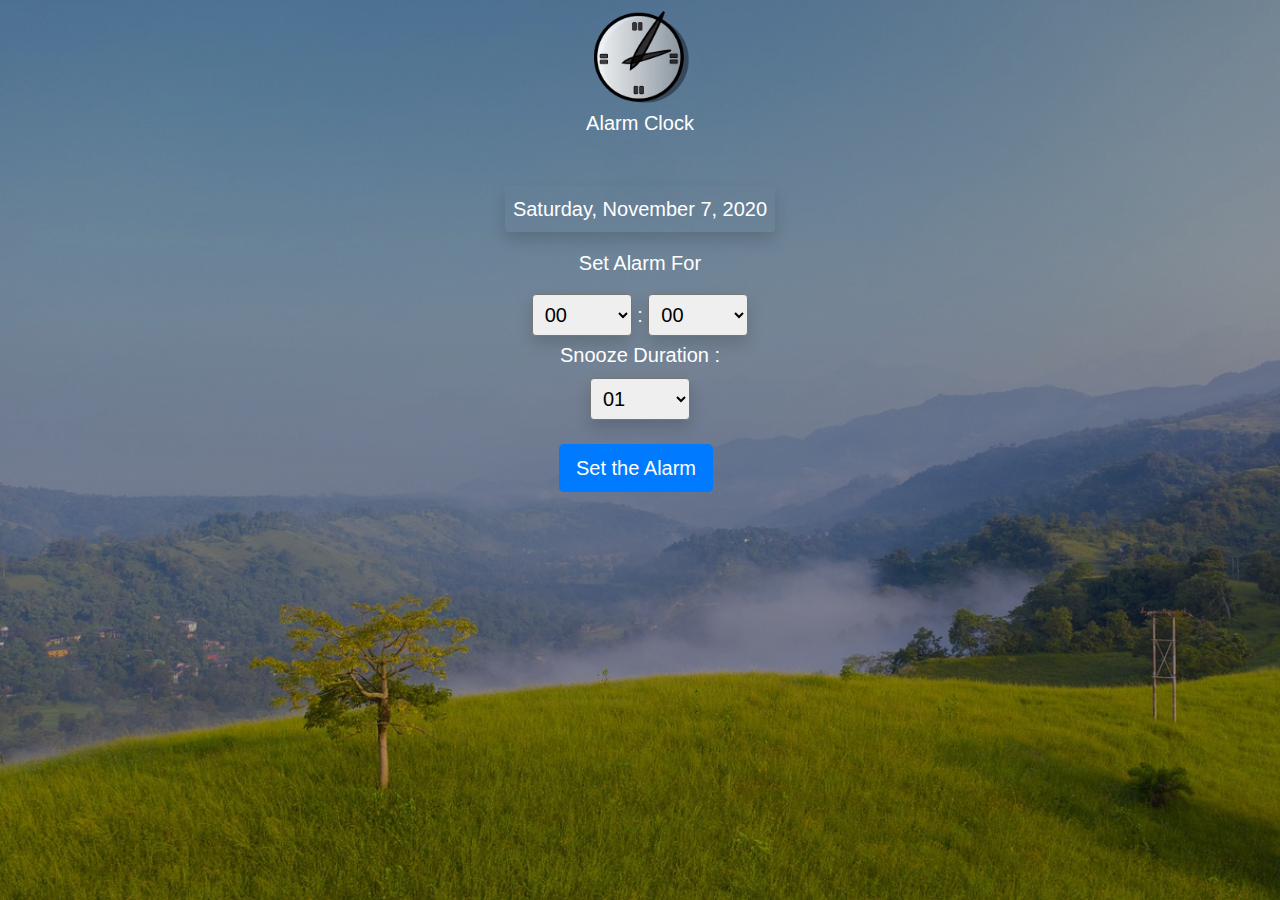
==== Alarm.html @ 87f110b6 "My first commit on Alarm" ====
<!DOCTYPE html>
<html lang="en">

<head>
    <meta charset="UTF-8">
    <meta name="viewport" content="width=device-width, initial-scale=1.0">
    <meta http-equiv="X-UA-Compatible" content="ie=edge">
    <link rel="stylesheet" href="https://stackpath.bootstrapcdn.com/bootstrap/4.5.2/css/bootstrap.min.css"
        integrity="sha384-JcKb8q3iqJ61gNV9KGb8thSsNjpSL0n8PARn9HuZOnIxN0hoP+VmmDGMN5t9UJ0Z" crossorigin="anonymous">
    <link rel="stylesheet" href="https://use.fontawesome.com/releases/v5.14.0/css/all.css"
        integrity="sha384-HzLeBuhoNPvSl5KYnjx0BT+WB0QEEqLprO+NBkkk5gbc67FTaL7XIGa2w1L0Xbgc" crossorigin="anonymous">
    <title>AlarmProject</title>
    <link rel="stylesheet" href="Alarm.css">
</head>

<body class="text-white container-fluid">
    <div class="nav-bar d-none border-bottom">
        <img src="../Images/ago.png" alt="clock" class="ago">
        <div class="nav-list">
            <div class="nav-widget border-bottom pt-2 px-3">Alarm</div>
            <div class="nav-widget border-bottom pt-2 px-3">Clock</div>
            <div class="nav-widget border-bottom pt-2 px-3">StopWatch</div>
        </div>
    </div>

    <!-- Container for Alarm -->

    <div class="alarmbody">
        <img src="agoo.png" alt="clocku" class="agoo mt-2">
        <div class="div1">
            Alarm Clock
        </div>
        <div id="displayTime" class="shadow-lg  mt-3 p-2 rounded">
            <!-- 23:05:34 -->
        </div>
        <div id="displayDate" class="text-white mt-3 shadow p-2 rounded">
            Saturday, November 7, 2020
        </div>
        <p class="mt-3">Set Alarm For</p>
        <div class="select-div text-white">
            <select id="selectHour" class="selecto shadow p-2 rounded">
                <option value="00">00</option>
                <option value="01">01</option>
                <option value="02">02</option>
                <option value="03">03</option>
                <option value="04">04</option>
                <option value="05">05</option>
                <option value="06">06</option>
                <option value="07">07</option>
                <option value="08">08</option>
                <option value="09">09</option>
                <option value="10">10</option>
                <option value="11">11</option>
                <option value="12">12</option>
                <option value="13">13</option>
                <option value="14">14</option>
                <option value="15">15</option>
                <option value="16">16</option>
                <option value="17">17</option>
                <option value="18">18</option>
                <option value="19">19</option>
                <option value="20">20</option>
                <option value="21">21</option>
                <option value="22">22</option>
                <option value="23">23</option>

            </select>
            :
            <select id="selectMinute" class="selecto shadow p-2 rounded">
                <option value="00">00</option>
                <option value="01">01</option>
                <option value="02">02</option>
                <option value="03">03</option>
                <option value="04">04</option>
                <option value="05">05</option>
                <option value="06">06</option>
                <option value="07">07</option>
                <option value="08">08</option>
                <option value="09">09</option>
                <option value="10">10</option>
                <option value="11">11</option>
                <option value="12">12</option>
                <option value="13">13</option>
                <option value="14">14</option>
                <option value="15">15</option>
                <option value="16">16</option>
                <option value="17">17</option>
                <option value="18">18</option>
                <option value="19">19</option>
                <option value="20">20</option>
                <option value="21">21</option>
                <option value="22">22</option>
                <option value="23">23</option>
                <option value="24">24</option>
                <option value="24">25</option>
                <option value="24">26</option>
                <option value="24">27</option>
                <option value="24">28</option>
                <option value="24">29</option>
                <option value="24">30</option>
                <option value="24">31</option>
                <option value="24">32</option>
                <option value="24">33</option>
                <option value="24">34</option>
                <option value="24">35</option>
                <option value="24">36</option>
                <option value="24">37</option>
                <option value="24">38</option>
                <option value="24">39</option>
                <option value="24">40</option>
                <option value="24">41</option>
                <option value="24">42</option>
                <option value="24">43</option>
                <option value="24">44</option>
                <option value="24">45</option>
                <option value="24">46</option>
                <option value="24">47</option>
                <option value="24">48</option>
                <option value="24">49</option>
                <option value="24">50</option>
                <option value="24">51</option>
                <option value="24">52</option>
                <option value="24">53</option>
                <option value="24">54</option>
                <option value="24">55</option>
                <option value="24">56</option>
                <option value="24">57</option>
                <option value="24">58</option>
                <option value="24">59</option>
            </select>
        </div>
        <div class="mt-1">
            Snooze Duration :
        </div>
        <select id="snzid" class="selecto mt-2 shadow p-2 rounded">
            <option value="01">01</option>
            <option value="02">02</option>
            <option value="03">03</option>
            <option value="04">04</option>
            <option value="05">05</option>
            <option value="06">06</option>
            <option value="07">07</option>
            <option value="08">08</option>
            <option value="09">09</option>
            <option value="10">10</option>
            <option value="11">11</option>
            <option value="12">12</option>
            <option value="13">13</option>
            <option value="14">14</option>
            <option value="15">15</option>
            <option value="16">16</option>
            <option value="17">17</option>
            <option value="18">18</option>
            <option value="19">19</option>
            <option value="20">20</option>
            <option value="21">21</option>
            <option value="22">22</option>
            <option value="23">23</option>
            <option value="24">24</option>
            <option value="25">25</option>
            <option value="26">26</option>
            <option value="27">27</option>
            <option value="28">28</option>
            <option value="29">29</option>
            <option value="30">30</option>
        </select>

        <div id="countD" class="mt-4 p-2 rounded shadow-lg">00:00:00</div>
        <div class="trigButton mt-4">
            <button class="btn btn-primary btn-lg mr-2" onclick="getAlarm()" id="btn0">Set the Alarm</button>
            <button class="btn btn-danger btn-lg mr-2 mb-3" id="btn1">Stop the Alarm</button>
            <button class="btn btn-warning btn-lg ml-2 mb-3" onclick="getSnooze()" id="btn2">Snooze</button>
        </div>
    </div>

    <audio src="../Audio/50 cent-05-in da club.mp3" id="myAudio"></audio>

</body>

</html>

<script>

    var currentTime;

    // function to displayTime
    setInterval(getTime, 1000);
    function getTime() {
        var currentTime = new Date();
        var dth = currentTime.getHours();
        var dts = currentTime.getSeconds();
        var dtm = currentTime.getMinutes();
        var dt = dth + ':' + dtm + ':' + dts;
        document.getElementById('displayTime').innerHTML = dt;

    }

    // function to displayDate
    function getDate() {
        var cday;
        var cMonth;
        currentTime = new Date()
        var gday = currentTime.getDay();
        var gMonth = currentTime.getMonth();
        var gDate = currentTime.getDate();
        var gYear = currentTime.getFullYear();

        // formatting day
        switch (gday) {
            case 0:
                cday = "Sunday";
                break;
            case 1:
                cday = "Monday";
                break;
            case 2:
                cday = "Tuesday";
                break;
            case 3:
                cday = "Wednesday";
                break;
            case 4:
                cday = "Thursday";
                break;
            case 5:
                cday = "Friday";
                break;
            case 6:
                cday = "Saturday";
        }

        // formatting Month
        switch (gMonth) {
            case 0:
                cMonth = "January";
                break;
            case 1:
                cMonth = "February";
                break;
            case 2:
                cMonth = "March";
                break;
            case 3:
                cMonth = "April";
                break;
            case 4:
                cMonth = "May";
                break;
            case 5:
                cMonth = "June";
                break;
            case 6:
                cMonth = "July";
                break;
            case 7:
                cMonth = "August";
                break;
            case 8:
                cMonth = "September";
                break;
            case 9:
                cMonth = "October";
                break;
            case 10:
                cMonth = "November";
                break;
            case 11:
                cMonth = "December";
        }

        var dDay = cday + ', ' + cMonth + ' ' + gDate + ' ' + gYear;
        document.getElementById('displayDate').innerHTML = dDay;
    }
    getDate();

    changeBackground based on currentTime
    function changeBackground() {
        var dth = new Date().getHours();
        if (dth >= 12 && dth < 20) {
            document.body.style.backgroundImage = "linear-gradient(rgb(0,0,0,0.6),rgb(0,0,0,0.4)), url(afternun.jpg)";
            console.log('work')
        } else if (dth >= 20) {
            document.body.style.backgroundImage = "linear-gradient(rgb(0,0,0,0.6),rgb(0,0,0,0.4)), url(nightvied.jpg)";
            console.log('ikjkij')
        }

    }
    changeBackground();

    // Alarm function
    function getAlarm() {
        var currentTime = new Date();
        var sH = currentTime.getHours();
        var sM = currentTime.getMinutes();
        var xPlay = document.getElementById('myAudio');

        // get the selected value of hour and parsed into an Integer.
        var sHour = document.getElementById('selectHour');
        xy = sHour.selectedIndex;
        sHour = parseInt(sHour.options[xy].text);
        console.log(sHour);

        // get the selected value of minute and parsed into an Integer.
        var sMinute = document.getElementById('selectMinute');
        yz = sMinute.selectedIndex;
        sMinute = parseInt(sMinute.options[yz].text);
        console.log(sMinute);

        // sends hour and minute value as a parameter, which is then calculated.
        calcAlarm(sHour, sMinute);

        // sends hour and minute value as a parameter for countdown.
        xyz(sHour, sMinute);
    }

    // snooze function
    function getSnooze() {
        var currentTime = new Date();
        var sH = currentTime.getHours();
        var sM = currentTime.getMinutes();
        var xPlay = document.getElementById('myAudio');

        var snze = document.getElementById('snzid');
        var sd = snze.selectedIndex;
        var snMinute = parseInt(snze.options[sd].text);
        // console.log(snMinute);

        var bol = new Date();
        bll = bol.getMinutes() + snMinute;
        console.log(bll);
        bol.setMinutes(bll);
        console.log(bol);
        console.log(bol.getMinutes());
        var bb = bol.getHours();
        var bn = bol.getMinutes();

        xPlay.pause();

        // sends hour and minute value as a parameter, which is then calculated.
        calcAlarm(bb, bn);

        // sends hour and minute value as a parameter for countdown.
        xyz(bb, bn);
    }

    // function that gets hrs and mins as a parameter and operates them.
    function calcAlarm(hr, min) {
        var currentTime = new Date();
        var sH = currentTime.getHours();
        var sM = currentTime.getMinutes();
        var xPlay = document.getElementById('myAudio');

        // calculate selected hour and converts it to minute.
        var gg = currentTime.setHours(hr);
        gg = gg - sH;
        gg = new Date(gg);
        gg = gg.getHours() - sH;
        console.log(gg);
        gg = gg * 60;

        // gets value of hour in minute and adds to selected minute,
        // which is then converted to seconds, then to milliseconds.
        var td = (gg + currentTime.setMinutes(min)) - sM;
        tr = new Date(td);
        tx = (gg + tr.getMinutes()) - sM;
        ts = tx * 60;
        tl = ts - currentTime.getSeconds();
        tms = tl * 1000;
        console.log(tx);
        console.log(ts);

        // function to countdown alarm in milliseconds and plays music when time is up.
        var emma = setTimeout((trt) => {
            xPlay.play();
            // alert('WORKING');
            // prompt('WORKING');
        }, tms);

        // function to countdown total seconds of alarm.
        var mt = setInterval((stt) => {
            tl--;
            console.log(tl);

            let bttn2 = document.getElementById('btn2');
            // condition to clearInterval when countdown reaches Zero(0).
            if (tl == 0) {
                clearInterval(mt)
                bttn2.disabled = false;
            } else {
                tl = tl;
                bttn2.disabled = true;
            }

        }, 1000);

        // calls countdown function
        // xyz();

        // displays stop alarm and snooze btn
        document.getElementById('btn1').style.display = 'inline-block';
        document.getElementById('btn2').style.display = 'inline-block';
        document.getElementById('btn0').style.display = 'none';

        // stopalarm function
        document.getElementById('btn1').addEventListener('click', stopAlarm)
        function stopAlarm() {
            document.getElementById('countD').style.display = 'none';
            clearTimeout(emma);
            clearInterval(mt);
            xPlay.pause();
            // displays stop alarm and snooze btn
            document.getElementById('btn1').style.display = 'none';
            document.getElementById('btn2').style.display = 'none';
            document.getElementById('btn0').style.display = 'block';
        }
    }

    // Countdown function
    function xyz(sHou, sMinut) {
        let jkl = document.getElementById('countD');
        jkl.style.display = "block";

        // // get the selected value of hour and parsed into an Integer.
        // var sHou = document.getElementById('selectHour');
        // rt = sHou.selectedIndex;
        // sHou = parseInt(sHou.options[xy].text);
        // console.log(sHou);

        // // get the selected value of minute and parsed into an Integer.
        // var sMinut = document.getElementById('selectMinute');
        // ry = sMinut.selectedIndex;
        // sMinut = parseInt(sMinut.options[yz].text);
        // console.log(sMinut);

        let dt = new Date();
        let sh = dt.setHours(sHou);
        let sm = dt.setMinutes(sMinut);
        let ss = dt.setSeconds(0);
        let cd = dt.getTime();

        let sette = setInterval((ola) => {
            let now = new Date().getTime();
            let tp = cd - now;

            var hours = Math.floor((tp % (1000 * 60 * 60 * 24)) / (1000 * 60 * 60));
            var minutes = Math.floor((tp % (1000 * 60 * 60)) / (1000 * 60));
            var seconds = Math.floor((tp % (1000 * 60)) / 1000);

            if (tp < 0) {
                clearInterval(sette);
                hours = 0;
                minutes = 0;
                seconds = 0;
            }

            jkl.innerHTML = `${hours}h : ${minutes}m : ${seconds}s `;

        }, 1000);

    }

</script>
---- Alarm.css ----
body {
    margin: 0px;
    padding: 0px;
    background-image: linear-gradient(rgb(0, 0, 0, 0.4), rgb(0, 0, 0, 0.3)), url(beautiful-morning-view-4527703_1280.jpg);
    background-size: cover;
    background-attachment: fixed;
    background-position: center;
    width: 100%;
    height: 100%;
    /* overflow: hidden; */
    font-family: -apple-system, BlinkMacSystemFont, 'Segoe UI', Roboto, Oxygen, Ubuntu, Cantarell, 'Open Sans', 'Helvetica Neue', sans-serif;
}

.nav-bar {
    display: flex;
    padding: 5px;
    position: sticky;
    top: 0px;
    background-color: rgb(189, 206, 226);
}

.agoo {
    height: 100px;
}

.nav-list {
    display: flex;
    margin: auto;
    width: 50%;
    height: 100%;
    justify-content: space-between;
}

.nav-widget {
    padding: 2px;
}

.alarmbody {
    display: flex;
    flex-direction: column;
    /* justify-content: space-between; */
    align-items: center;
    height: 550px;
    font-size: 20px;
}

#displayTime {
    color: white;
    font-size: 60px;
}

#countD {
    background: linear-gradient(rgb(0, 0, 0, 0.5), rgb(64, 63, 80));
    color: white;
    font-size: 60px;
    display: none;
}

.selecto {
    width: 100px;
}

.btn-danger, .btn-warning {
    display: none;
}
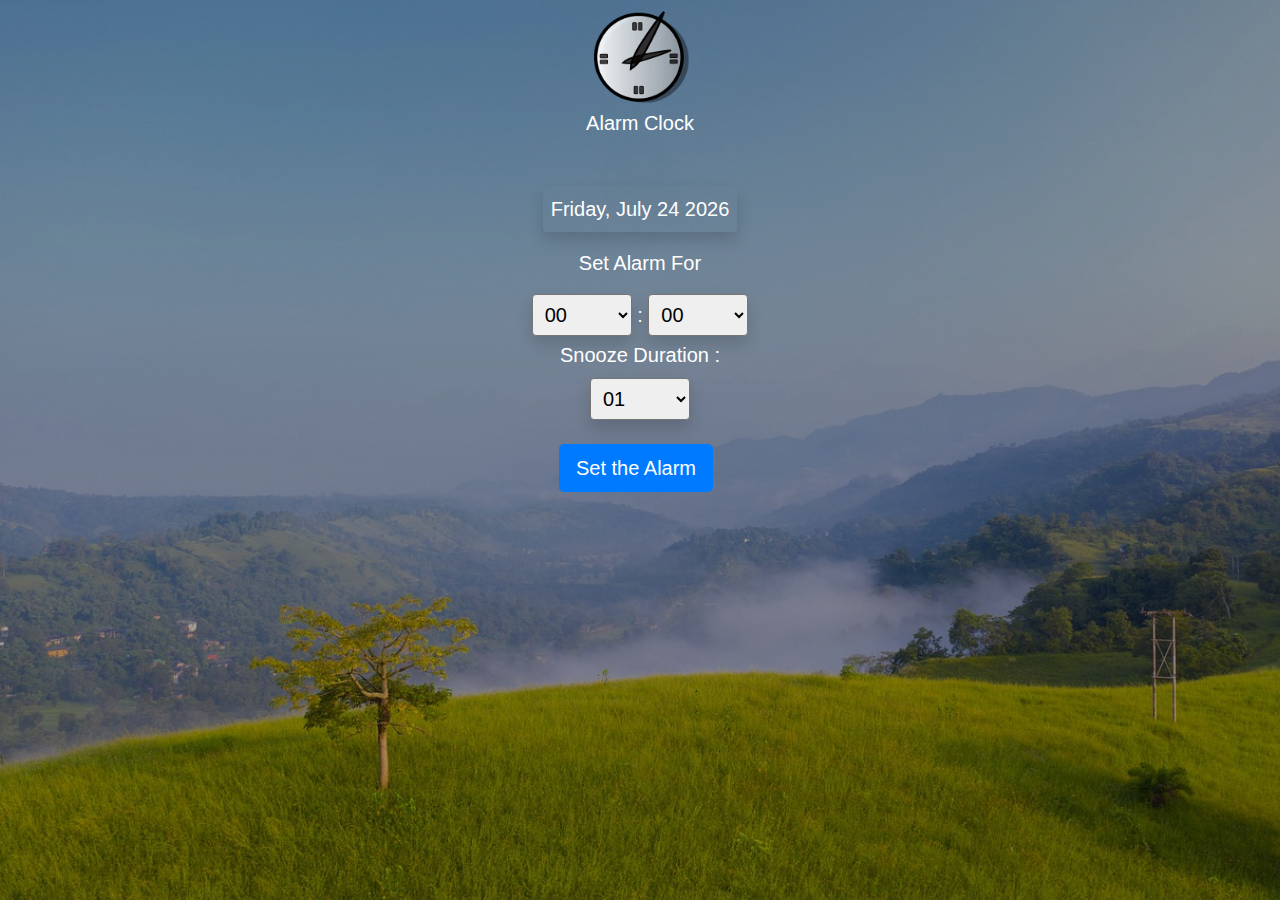
==== commit 8c5d5e47: "Made js an externel file and added image and song file" ====
--- a/Alarm.html
+++ b/Alarm.html
@@ -15,7 +15,7 @@
 
 <body class="text-white container-fluid">
     <div class="nav-bar d-none border-bottom">
-        <img src="../Images/ago.png" alt="clock" class="ago">
+        <!-- <img src="../Images/ago.png" alt="clock" class="ago"> -->
         <div class="nav-list">
             <div class="nav-widget border-bottom pt-2 px-3">Alarm</div>
             <div class="nav-widget border-bottom pt-2 px-3">Clock</div>
@@ -173,290 +173,9 @@
         </div>
     </div>
 
-    <audio src="../Audio/50 cent-05-in da club.mp3" id="myAudio"></audio>
+    <audio src="Can't hold us.mp3" id="myAudio"></audio>
 
+    <script src="Alarm.js" type="text/javascript"></script>
 </body>
 
-</html>
-
-<script>
-
-    var currentTime;
-
-    // function to displayTime
-    setInterval(getTime, 1000);
-    function getTime() {
-        var currentTime = new Date();
-        var dth = currentTime.getHours();
-        var dts = currentTime.getSeconds();
-        var dtm = currentTime.getMinutes();
-        var dt = dth + ':' + dtm + ':' + dts;
-        document.getElementById('displayTime').innerHTML = dt;
-
-    }
-
-    // function to displayDate
-    function getDate() {
-        var cday;
-        var cMonth;
-        currentTime = new Date()
-        var gday = currentTime.getDay();
-        var gMonth = currentTime.getMonth();
-        var gDate = currentTime.getDate();
-        var gYear = currentTime.getFullYear();
-
-        // formatting day
-        switch (gday) {
-            case 0:
-                cday = "Sunday";
-                break;
-            case 1:
-                cday = "Monday";
-                break;
-            case 2:
-                cday = "Tuesday";
-                break;
-            case 3:
-                cday = "Wednesday";
-                break;
-            case 4:
-                cday = "Thursday";
-                break;
-            case 5:
-                cday = "Friday";
-                break;
-            case 6:
-                cday = "Saturday";
-        }
-
-        // formatting Month
-        switch (gMonth) {
-            case 0:
-                cMonth = "January";
-                break;
-            case 1:
-                cMonth = "February";
-                break;
-            case 2:
-                cMonth = "March";
-                break;
-            case 3:
-                cMonth = "April";
-                break;
-            case 4:
-                cMonth = "May";
-                break;
-            case 5:
-                cMonth = "June";
-                break;
-            case 6:
-                cMonth = "July";
-                break;
-            case 7:
-                cMonth = "August";
-                break;
-            case 8:
-                cMonth = "September";
-                break;
-            case 9:
-                cMonth = "October";
-                break;
-            case 10:
-                cMonth = "November";
-                break;
-            case 11:
-                cMonth = "December";
-        }
-
-        var dDay = cday + ', ' + cMonth + ' ' + gDate + ' ' + gYear;
-        document.getElementById('displayDate').innerHTML = dDay;
-    }
-    getDate();
-
-    changeBackground based on currentTime
-    function changeBackground() {
-        var dth = new Date().getHours();
-        if (dth >= 12 && dth < 20) {
-            document.body.style.backgroundImage = "linear-gradient(rgb(0,0,0,0.6),rgb(0,0,0,0.4)), url(afternun.jpg)";
-            console.log('work')
-        } else if (dth >= 20) {
-            document.body.style.backgroundImage = "linear-gradient(rgb(0,0,0,0.6),rgb(0,0,0,0.4)), url(nightvied.jpg)";
-            console.log('ikjkij')
-        }
-
-    }
-    changeBackground();
-
-    // Alarm function
-    function getAlarm() {
-        var currentTime = new Date();
-        var sH = currentTime.getHours();
-        var sM = currentTime.getMinutes();
-        var xPlay = document.getElementById('myAudio');
-
-        // get the selected value of hour and parsed into an Integer.
-        var sHour = document.getElementById('selectHour');
-        xy = sHour.selectedIndex;
-        sHour = parseInt(sHour.options[xy].text);
-        console.log(sHour);
-
-        // get the selected value of minute and parsed into an Integer.
-        var sMinute = document.getElementById('selectMinute');
-        yz = sMinute.selectedIndex;
-        sMinute = parseInt(sMinute.options[yz].text);
-        console.log(sMinute);
-
-        // sends hour and minute value as a parameter, which is then calculated.
-        calcAlarm(sHour, sMinute);
-
-        // sends hour and minute value as a parameter for countdown.
-        xyz(sHour, sMinute);
-    }
-
-    // snooze function
-    function getSnooze() {
-        var currentTime = new Date();
-        var sH = currentTime.getHours();
-        var sM = currentTime.getMinutes();
-        var xPlay = document.getElementById('myAudio');
-
-        var snze = document.getElementById('snzid');
-        var sd = snze.selectedIndex;
-        var snMinute = parseInt(snze.options[sd].text);
-        // console.log(snMinute);
-
-        var bol = new Date();
-        bll = bol.getMinutes() + snMinute;
-        console.log(bll);
-        bol.setMinutes(bll);
-        console.log(bol);
-        console.log(bol.getMinutes());
-        var bb = bol.getHours();
-        var bn = bol.getMinutes();
-
-        xPlay.pause();
-
-        // sends hour and minute value as a parameter, which is then calculated.
-        calcAlarm(bb, bn);
-
-        // sends hour and minute value as a parameter for countdown.
-        xyz(bb, bn);
-    }
-
-    // function that gets hrs and mins as a parameter and operates them.
-    function calcAlarm(hr, min) {
-        var currentTime = new Date();
-        var sH = currentTime.getHours();
-        var sM = currentTime.getMinutes();
-        var xPlay = document.getElementById('myAudio');
-
-        // calculate selected hour and converts it to minute.
-        var gg = currentTime.setHours(hr);
-        gg = gg - sH;
-        gg = new Date(gg);
-        gg = gg.getHours() - sH;
-        console.log(gg);
-        gg = gg * 60;
-
-        // gets value of hour in minute and adds to selected minute,
-        // which is then converted to seconds, then to milliseconds.
-        var td = (gg + currentTime.setMinutes(min)) - sM;
-        tr = new Date(td);
-        tx = (gg + tr.getMinutes()) - sM;
-        ts = tx * 60;
-        tl = ts - currentTime.getSeconds();
-        tms = tl * 1000;
-        console.log(tx);
-        console.log(ts);
-
-        // function to countdown alarm in milliseconds and plays music when time is up.
-        var emma = setTimeout((trt) => {
-            xPlay.play();
-            // alert('WORKING');
-            // prompt('WORKING');
-        }, tms);
-
-        // function to countdown total seconds of alarm.
-        var mt = setInterval((stt) => {
-            tl--;
-            console.log(tl);
-
-            let bttn2 = document.getElementById('btn2');
-            // condition to clearInterval when countdown reaches Zero(0).
-            if (tl == 0) {
-                clearInterval(mt)
-                bttn2.disabled = false;
-            } else {
-                tl = tl;
-                bttn2.disabled = true;
-            }
-
-        }, 1000);
-
-        // calls countdown function
-        // xyz();
-
-        // displays stop alarm and snooze btn
-        document.getElementById('btn1').style.display = 'inline-block';
-        document.getElementById('btn2').style.display = 'inline-block';
-        document.getElementById('btn0').style.display = 'none';
-
-        // stopalarm function
-        document.getElementById('btn1').addEventListener('click', stopAlarm)
-        function stopAlarm() {
-            document.getElementById('countD').style.display = 'none';
-            clearTimeout(emma);
-            clearInterval(mt);
-            xPlay.pause();
-            // displays stop alarm and snooze btn
-            document.getElementById('btn1').style.display = 'none';
-            document.getElementById('btn2').style.display = 'none';
-            document.getElementById('btn0').style.display = 'block';
-        }
-    }
-
-    // Countdown function
-    function xyz(sHou, sMinut) {
-        let jkl = document.getElementById('countD');
-        jkl.style.display = "block";
-
-        // // get the selected value of hour and parsed into an Integer.
-        // var sHou = document.getElementById('selectHour');
-        // rt = sHou.selectedIndex;
-        // sHou = parseInt(sHou.options[xy].text);
-        // console.log(sHou);
-
-        // // get the selected value of minute and parsed into an Integer.
-        // var sMinut = document.getElementById('selectMinute');
-        // ry = sMinut.selectedIndex;
-        // sMinut = parseInt(sMinut.options[yz].text);
-        // console.log(sMinut);
-
-        let dt = new Date();
-        let sh = dt.setHours(sHou);
-        let sm = dt.setMinutes(sMinut);
-        let ss = dt.setSeconds(0);
-        let cd = dt.getTime();
-
-        let sette = setInterval((ola) => {
-            let now = new Date().getTime();
-            let tp = cd - now;
-
-            var hours = Math.floor((tp % (1000 * 60 * 60 * 24)) / (1000 * 60 * 60));
-            var minutes = Math.floor((tp % (1000 * 60 * 60)) / (1000 * 60));
-            var seconds = Math.floor((tp % (1000 * 60)) / 1000);
-
-            if (tp < 0) {
-                clearInterval(sette);
-                hours = 0;
-                minutes = 0;
-                seconds = 0;
-            }
-
-            jkl.innerHTML = `${hours}h : ${minutes}m : ${seconds}s `;
-
-        }, 1000);
-
-    }
-
-</script>+</html>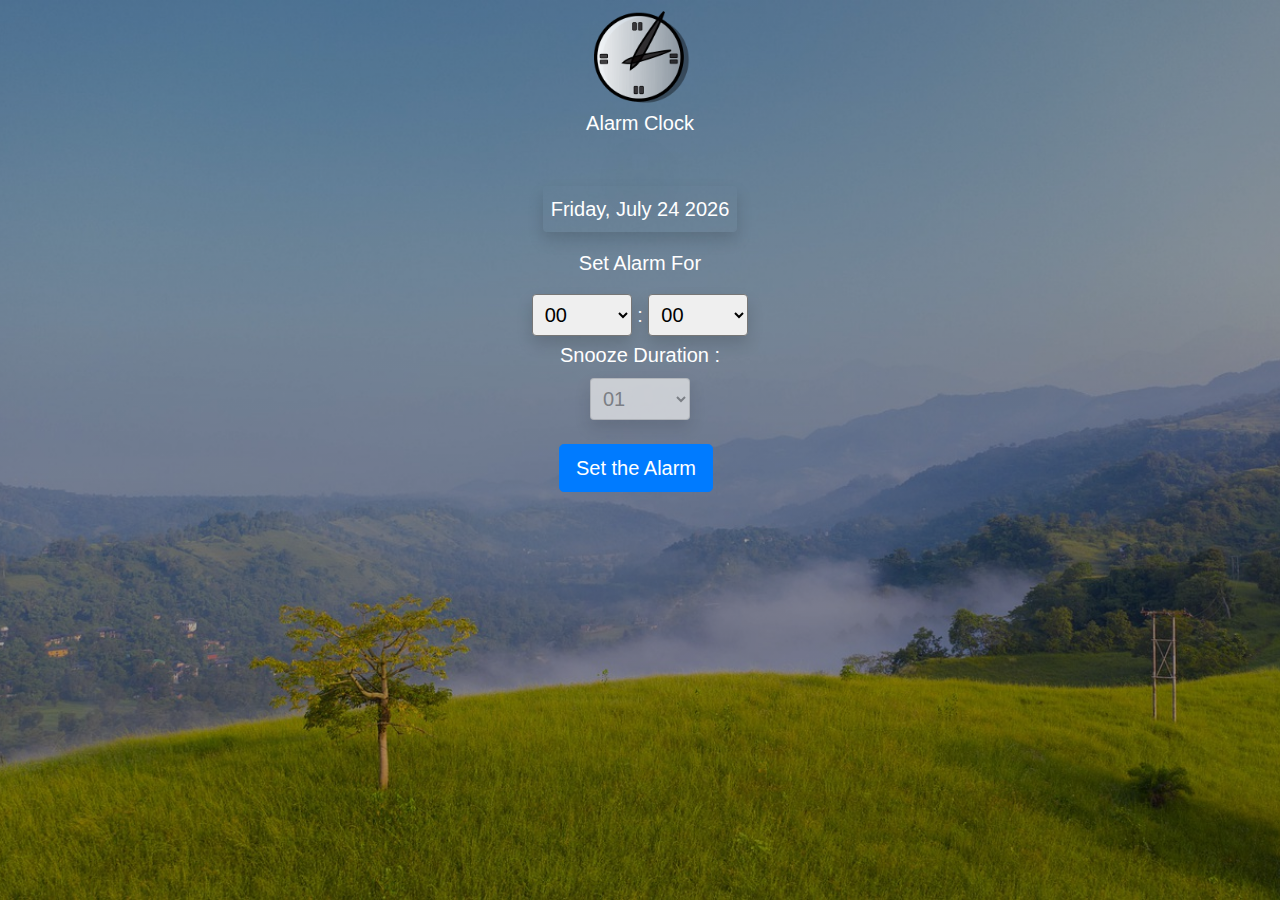
==== commit cba0cb98: "Disabled snooze select tag until alarm" ====
--- a/Alarm.html
+++ b/Alarm.html
@@ -132,7 +132,7 @@
         <div class="mt-1">
             Snooze Duration :
         </div>
-        <select id="snzid" class="selecto mt-2 shadow p-2 rounded">
+        <select id="snzid" class="selecto mt-2 shadow p-2 rounded" disabled>
             <option value="01">01</option>
             <option value="02">02</option>
             <option value="03">03</option>
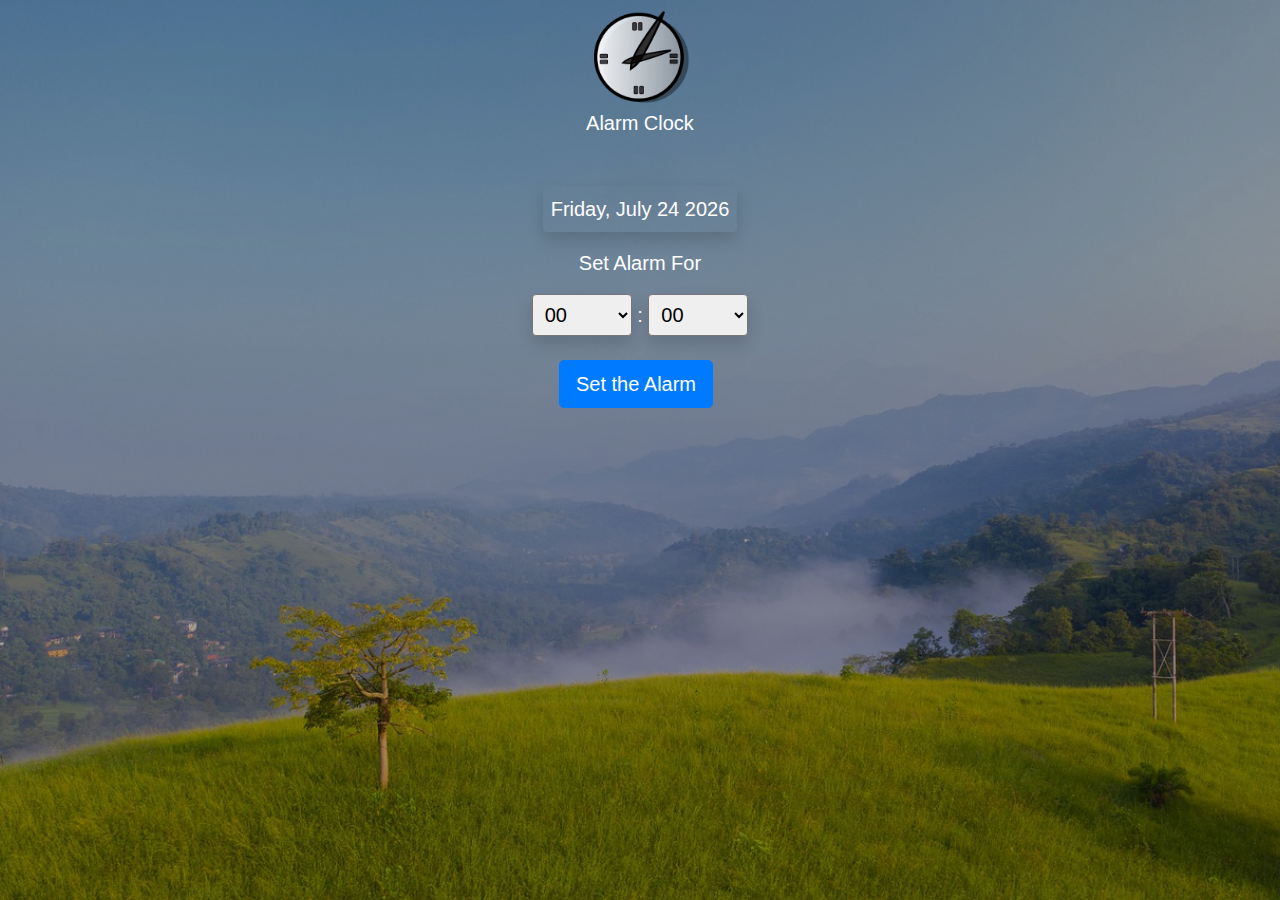
==== commit ade05097: "modified the alarm structure" ====
--- a/Alarm.html
+++ b/Alarm.html
@@ -24,154 +24,168 @@
     </div>
 
     <!-- Container for Alarm -->
+    <div class="row">
+        <div class="col-4">
+            <div id="countD" class="mt-4 p-2 rounded shadow-lg">00:00:00</div>
+        </div>
+        <div class="alarmbody col-4">
+            <img src="agoo.png" alt="clocku" class="agoo mt-2">
+            <div class="div1">
+                Alarm Clock
+            </div>
+            <div id="displayTime" class="shadow-lg  mt-3 p-2 rounded">
+                <!-- 23:05:34 -->
+            </div>
+            <div id="displayDate" class="text-white mt-3 shadow p-2 rounded">
+                Saturday, November 7, 2020
+            </div>
+            <p class="mt-3">Set Alarm For</p>
+            <div class="select-div text-white">
+                <select id="selectHour" class="selecto shadow p-2 rounded">
+                    <option value="00">00</option>
+                    <option value="01">01</option>
+                    <option value="02">02</option>
+                    <option value="03">03</option>
+                    <option value="04">04</option>
+                    <option value="05">05</option>
+                    <option value="06">06</option>
+                    <option value="07">07</option>
+                    <option value="08">08</option>
+                    <option value="09">09</option>
+                    <option value="10">10</option>
+                    <option value="11">11</option>
+                    <option value="12">12</option>
+                    <option value="13">13</option>
+                    <option value="14">14</option>
+                    <option value="15">15</option>
+                    <option value="16">16</option>
+                    <option value="17">17</option>
+                    <option value="18">18</option>
+                    <option value="19">19</option>
+                    <option value="20">20</option>
+                    <option value="21">21</option>
+                    <option value="22">22</option>
+                    <option value="23">23</option>
 
-    <div class="alarmbody">
-        <img src="agoo.png" alt="clocku" class="agoo mt-2">
-        <div class="div1">
-            Alarm Clock
+                </select>
+                :
+                <select id="selectMinute" class="selecto shadow p-2 rounded">
+                    <option value="00">00</option>
+                    <option value="01">01</option>
+                    <option value="02">02</option>
+                    <option value="03">03</option>
+                    <option value="04">04</option>
+                    <option value="05">05</option>
+                    <option value="06">06</option>
+                    <option value="07">07</option>
+                    <option value="08">08</option>
+                    <option value="09">09</option>
+                    <option value="10">10</option>
+                    <option value="11">11</option>
+                    <option value="12">12</option>
+                    <option value="13">13</option>
+                    <option value="14">14</option>
+                    <option value="15">15</option>
+                    <option value="16">16</option>
+                    <option value="17">17</option>
+                    <option value="18">18</option>
+                    <option value="19">19</option>
+                    <option value="20">20</option>
+                    <option value="21">21</option>
+                    <option value="22">22</option>
+                    <option value="23">23</option>
+                    <option value="24">24</option>
+                    <option value="24">25</option>
+                    <option value="24">26</option>
+                    <option value="24">27</option>
+                    <option value="24">28</option>
+                    <option value="24">29</option>
+                    <option value="24">30</option>
+                    <option value="24">31</option>
+                    <option value="24">32</option>
+                    <option value="24">33</option>
+                    <option value="24">34</option>
+                    <option value="24">35</option>
+                    <option value="24">36</option>
+                    <option value="24">37</option>
+                    <option value="24">38</option>
+                    <option value="24">39</option>
+                    <option value="24">40</option>
+                    <option value="24">41</option>
+                    <option value="24">42</option>
+                    <option value="24">43</option>
+                    <option value="24">44</option>
+                    <option value="24">45</option>
+                    <option value="24">46</option>
+                    <option value="24">47</option>
+                    <option value="24">48</option>
+                    <option value="24">49</option>
+                    <option value="24">50</option>
+                    <option value="24">51</option>
+                    <option value="24">52</option>
+                    <option value="24">53</option>
+                    <option value="24">54</option>
+                    <option value="24">55</option>
+                    <option value="24">56</option>
+                    <option value="24">57</option>
+                    <option value="24">58</option>
+                    <option value="24">59</option>
+                </select>
+            </div>
+
+            <div class="trigButton mt-4">
+                <button class="btn btn-primary btn-lg mr-2" onclick="getAlarm()" id="btn0">Set the Alarm</button>
+
+            </div>
         </div>
-        <div id="displayTime" class="shadow-lg  mt-3 p-2 rounded">
-            <!-- 23:05:34 -->
+        <div class="div2 col-4" id="col4">
+            <div class="pop rounded pl-3">
+                <div class="mt-1">
+                    Snooze Duration :
+                </div>
+                <select id="snzid" class="selecto mt-2 shadow p-2 rounded">
+                    <option value="01">01</option>
+                    <option value="02">02</option>
+                    <option value="03">03</option>
+                    <option value="04">04</option>
+                    <option value="05">05</option>
+                    <option value="06">06</option>
+                    <option value="07">07</option>
+                    <option value="08">08</option>
+                    <option value="09">09</option>
+                    <option value="10">10</option>
+                    <option value="11">11</option>
+                    <option value="12">12</option>
+                    <option value="13">13</option>
+                    <option value="14">14</option>
+                    <option value="15">15</option>
+                    <option value="16">16</option>
+                    <option value="17">17</option>
+                    <option value="18">18</option>
+                    <option value="19">19</option>
+                    <option value="20">20</option>
+                    <option value="21">21</option>
+                    <option value="22">22</option>
+                    <option value="23">23</option>
+                    <option value="24">24</option>
+                    <option value="25">25</option>
+                    <option value="26">26</option>
+                    <option value="27">27</option>
+                    <option value="28">28</option>
+                    <option value="29">29</option>
+                    <option value="30">30</option>
+                </select>
+                <div class="mt-2">
+                    <button class="btn btn-danger btn mr-2 mb-3" id="btn1">Stop the Alarm</button>
+                    <button class="btn btn-warning btn ml-2 mb-3" onclick="getSnooze()" id="btn2">Snooze</button>
+                </div>
+            </div>
         </div>
-        <div id="displayDate" class="text-white mt-3 shadow p-2 rounded">
-            Saturday, November 7, 2020
-        </div>
-        <p class="mt-3">Set Alarm For</p>
-        <div class="select-div text-white">
-            <select id="selectHour" class="selecto shadow p-2 rounded">
-                <option value="00">00</option>
-                <option value="01">01</option>
-                <option value="02">02</option>
-                <option value="03">03</option>
-                <option value="04">04</option>
-                <option value="05">05</option>
-                <option value="06">06</option>
-                <option value="07">07</option>
-                <option value="08">08</option>
-                <option value="09">09</option>
-                <option value="10">10</option>
-                <option value="11">11</option>
-                <option value="12">12</option>
-                <option value="13">13</option>
-                <option value="14">14</option>
-                <option value="15">15</option>
-                <option value="16">16</option>
-                <option value="17">17</option>
-                <option value="18">18</option>
-                <option value="19">19</option>
-                <option value="20">20</option>
-                <option value="21">21</option>
-                <option value="22">22</option>
-                <option value="23">23</option>
 
-            </select>
-            :
-            <select id="selectMinute" class="selecto shadow p-2 rounded">
-                <option value="00">00</option>
-                <option value="01">01</option>
-                <option value="02">02</option>
-                <option value="03">03</option>
-                <option value="04">04</option>
-                <option value="05">05</option>
-                <option value="06">06</option>
-                <option value="07">07</option>
-                <option value="08">08</option>
-                <option value="09">09</option>
-                <option value="10">10</option>
-                <option value="11">11</option>
-                <option value="12">12</option>
-                <option value="13">13</option>
-                <option value="14">14</option>
-                <option value="15">15</option>
-                <option value="16">16</option>
-                <option value="17">17</option>
-                <option value="18">18</option>
-                <option value="19">19</option>
-                <option value="20">20</option>
-                <option value="21">21</option>
-                <option value="22">22</option>
-                <option value="23">23</option>
-                <option value="24">24</option>
-                <option value="24">25</option>
-                <option value="24">26</option>
-                <option value="24">27</option>
-                <option value="24">28</option>
-                <option value="24">29</option>
-                <option value="24">30</option>
-                <option value="24">31</option>
-                <option value="24">32</option>
-                <option value="24">33</option>
-                <option value="24">34</option>
-                <option value="24">35</option>
-                <option value="24">36</option>
-                <option value="24">37</option>
-                <option value="24">38</option>
-                <option value="24">39</option>
-                <option value="24">40</option>
-                <option value="24">41</option>
-                <option value="24">42</option>
-                <option value="24">43</option>
-                <option value="24">44</option>
-                <option value="24">45</option>
-                <option value="24">46</option>
-                <option value="24">47</option>
-                <option value="24">48</option>
-                <option value="24">49</option>
-                <option value="24">50</option>
-                <option value="24">51</option>
-                <option value="24">52</option>
-                <option value="24">53</option>
-                <option value="24">54</option>
-                <option value="24">55</option>
-                <option value="24">56</option>
-                <option value="24">57</option>
-                <option value="24">58</option>
-                <option value="24">59</option>
-            </select>
-        </div>
-        <div class="mt-1">
-            Snooze Duration :
-        </div>
-        <select id="snzid" class="selecto mt-2 shadow p-2 rounded" disabled>
-            <option value="01">01</option>
-            <option value="02">02</option>
-            <option value="03">03</option>
-            <option value="04">04</option>
-            <option value="05">05</option>
-            <option value="06">06</option>
-            <option value="07">07</option>
-            <option value="08">08</option>
-            <option value="09">09</option>
-            <option value="10">10</option>
-            <option value="11">11</option>
-            <option value="12">12</option>
-            <option value="13">13</option>
-            <option value="14">14</option>
-            <option value="15">15</option>
-            <option value="16">16</option>
-            <option value="17">17</option>
-            <option value="18">18</option>
-            <option value="19">19</option>
-            <option value="20">20</option>
-            <option value="21">21</option>
-            <option value="22">22</option>
-            <option value="23">23</option>
-            <option value="24">24</option>
-            <option value="25">25</option>
-            <option value="26">26</option>
-            <option value="27">27</option>
-            <option value="28">28</option>
-            <option value="29">29</option>
-            <option value="30">30</option>
-        </select>
+    </div>
 
-        <div id="countD" class="mt-4 p-2 rounded shadow-lg">00:00:00</div>
-        <div class="trigButton mt-4">
-            <button class="btn btn-primary btn-lg mr-2" onclick="getAlarm()" id="btn0">Set the Alarm</button>
-            <button class="btn btn-danger btn-lg mr-2 mb-3" id="btn1">Stop the Alarm</button>
-            <button class="btn btn-warning btn-lg ml-2 mb-3" onclick="getSnooze()" id="btn2">Snooze</button>
-        </div>
-    </div>
+
+
 
     <audio src="Can't hold us.mp3" id="myAudio"></audio>
 
--- a/Alarm.css
+++ b/Alarm.css
@@ -7,7 +7,7 @@
     background-position: center;
     width: 100%;
     height: 100%;
-    /* overflow: hidden; */
+    overflow: hidden;
     font-family: -apple-system, BlinkMacSystemFont, 'Segoe UI', Roboto, Oxygen, Ubuntu, Cantarell, 'Open Sans', 'Helvetica Neue', sans-serif;
 }
 
@@ -54,6 +54,7 @@
     color: white;
     font-size: 60px;
     display: none;
+    text-align: center;
 }
 
 .selecto {
@@ -62,4 +63,31 @@
 
 .btn-danger, .btn-warning {
     display: none;
+}
+
+.div2 {
+    width: 100%;
+    height: 100vh;
+    display: none;
+}
+
+.pop {
+    background-color: white;
+    /* margin-top: 20px ; */
+    position: absolute;
+    width: 100%;
+    bottom: 0px;
+    right: 4px;
+    color: black;
+    animation: popup 5s forwards ease;
+    
+}
+
+@keyframes popup {
+    from {
+        margin-bottom: -100px;opacity: 0;
+    }
+    to {
+        margin-bottom: 0px;
+    }
 }